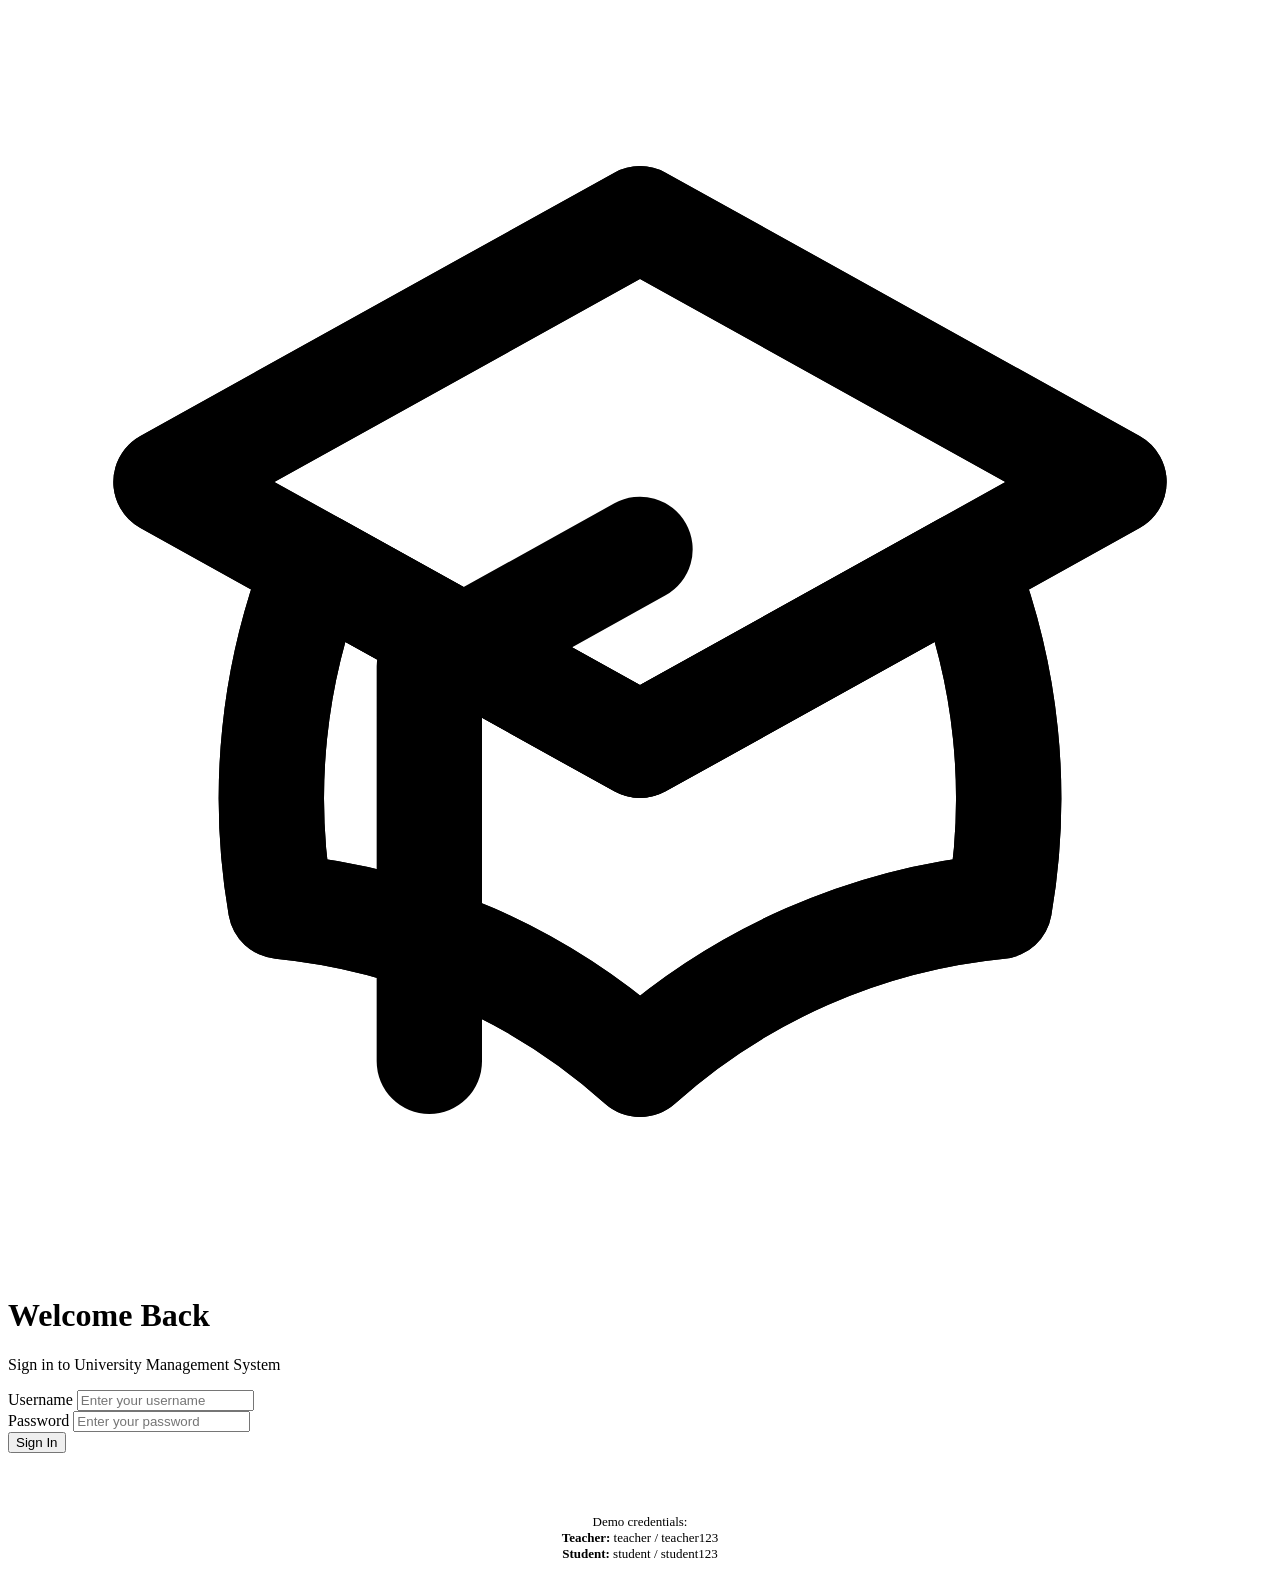
==== src/main/resources/static/index.html @ 3dbb41f9 "Initial commit before Java 21 upgrade" ====
<!DOCTYPE html>
<html lang="en">
<head>
    <meta charset="UTF-8">
    <meta name="viewport" content="width=device-width, initial-scale=1.0">
    <title>Login - University Management System</title>
    <link rel="preconnect" href="https://fonts.googleapis.com">
    <link rel="preconnect" href="https://fonts.gstatic.com" crossorigin>
    <link href="https://fonts.googleapis.com/css2?family=Inter:wght@400;500;600;700&display=swap" rel="stylesheet">
    <link rel="stylesheet" href="css/style.css">
</head>
<body>
<div class="login-container">
    <div class="login-card">
        <div class="login-header">
            <div class="login-logo">
                <svg xmlns="http://www.w3.org/2000/svg" fill="none" viewBox="0 0 24 24" stroke="currentColor">
                    <path stroke-linecap="round" stroke-linejoin="round" stroke-width="2" d="M12 14l9-5-9-5-9 5 9 5z"/>
                    <path stroke-linecap="round" stroke-linejoin="round" stroke-width="2" d="M12 14l6.16-3.422a12.083 12.083 0 01.665 6.479A11.952 11.952 0 0012 20.055a11.952 11.952 0 00-6.824-2.998 12.078 12.078 0 01.665-6.479L12 14z"/>
                    <path stroke-linecap="round" stroke-linejoin="round" stroke-width="2" d="M12 14l9-5-9-5-9 5 9 5zm0 0l6.16-3.422a12.083 12.083 0 01.665 6.479A11.952 11.952 0 0012 20.055a11.952 11.952 0 00-6.824-2.998 12.078 12.078 0 01.665-6.479L12 14zm-4 6v-7.5l4-2.222"/>
                </svg>
            </div>
            <h1 class="login-title">Welcome Back</h1>
            <p class="login-subtitle">Sign in to University Management System</p>
        </div>

        <form id="loginForm">
            <div id="alertContainer"></div>

            <div class="form-group">
                <label class="form-label" for="username">Username</label>
                <input type="text" id="username" class="form-input" placeholder="Enter your username" required>
            </div>

            <div class="form-group">
                <label class="form-label" for="password">Password</label>
                <input type="password" id="password" class="form-input" placeholder="Enter your password" required>
            </div>

            <button type="submit" class="btn btn-primary btn-block">
                Sign In
            </button>
        </form>

        <div style="margin-top: 24px; padding-top: 24px; border-top: 1px solid var(--border); text-align: center;">
            <p style="font-size: 13px; color: var(--text-secondary);">
                Demo credentials:<br>
                <strong>Teacher:</strong> teacher / teacher123<br>
                <strong>Student:</strong> student / student123
            </p>
        </div>
    </div>
</div>

<script>
    // Store credentials for API calls
    let authCredentials = '';

    document.getElementById('loginForm').addEventListener('submit', async function(e) {
        e.preventDefault();

        const username = document.getElementById('username').value;
        const password = document.getElementById('password').value;
        const alertContainer = document.getElementById('alertContainer');

        // Clear previous alerts
        alertContainer.innerHTML = '';

        // Create base64 credentials
        authCredentials = btoa(username + ':' + password);

        try {
            const response = await fetch('/api/students', {
                method: 'GET',
                headers: {
                    'Authorization': 'Basic ' + authCredentials
                }
            });

            if (response.ok) {
                // Store credentials in session storage
                sessionStorage.setItem('authCredentials', authCredentials);
                const teacherResponse = await fetch('/api/teachers', {
                    method: 'GET',
                    headers: {
                        'Authorization': 'Basic ' + authCredentials
                    }
                });

                // Try to delete to check if teacher
                sessionStorage.setItem('role', 'USER');

                // Check role by trying teacher-only endpoint
                try {
                    const roleCheck = await fetch('/api/departments', {
                        method: 'POST',
                        headers: {
                            'Authorization': 'Basic ' + authCredentials,
                            'Content-Type': 'application/json'
                        },
                        body: JSON.stringify({name: '__role_check__', description: 'test'})
                    });
                    if (roleCheck.ok || roleCheck.status === 400) {
                        sessionStorage.setItem('role', 'TEACHER');
                        // Delete the test record
                        const data = await roleCheck.json();
                        if (data.id) {
                            await fetch('/api/departments/' + data.id, {
                                method: 'DELETE',
                                headers: {
                                    'Authorization': 'Basic ' + authCredentials
                                }
                            });
                        }
                    }
                } catch(e) {
                    sessionStorage.setItem('role', 'STUDENT');
                }

                // Redirect to dashboard
                window.location.href = 'dashboard.html';
            } else {
                alertContainer.innerHTML = `
                        <div class="alert alert-danger">
                            <svg xmlns="http://www.w3.org/2000/svg" width="20" height="20" fill="none" viewBox="0 0 24 24" stroke="currentColor">
                                <path stroke-linecap="round" stroke-linejoin="round" stroke-width="2" d="M12 8v4m0 4h.01M21 12a9 9 0 11-18 0 9 9 0 0118 0z"/>
                            </svg>
                            Invalid username or password
                        </div>
                    `;
            }
        } catch (error) {
            alertContainer.innerHTML = `
                    <div class="alert alert-danger">
                        <svg xmlns="http://www.w3.org/2000/svg" width="20" height="20" fill="none" viewBox="0 0 24 24" stroke="currentColor">
                            <path stroke-linecap="round" stroke-linejoin="round" stroke-width="2" d="M12 8v4m0 4h.01M21 12a9 9 0 11-18 0 9 9 0 0118 0z"/>
                        </svg>
                        Connection error. Please try again.
                    </div>
                `;
        }
    });
</script>
</body>
</html>
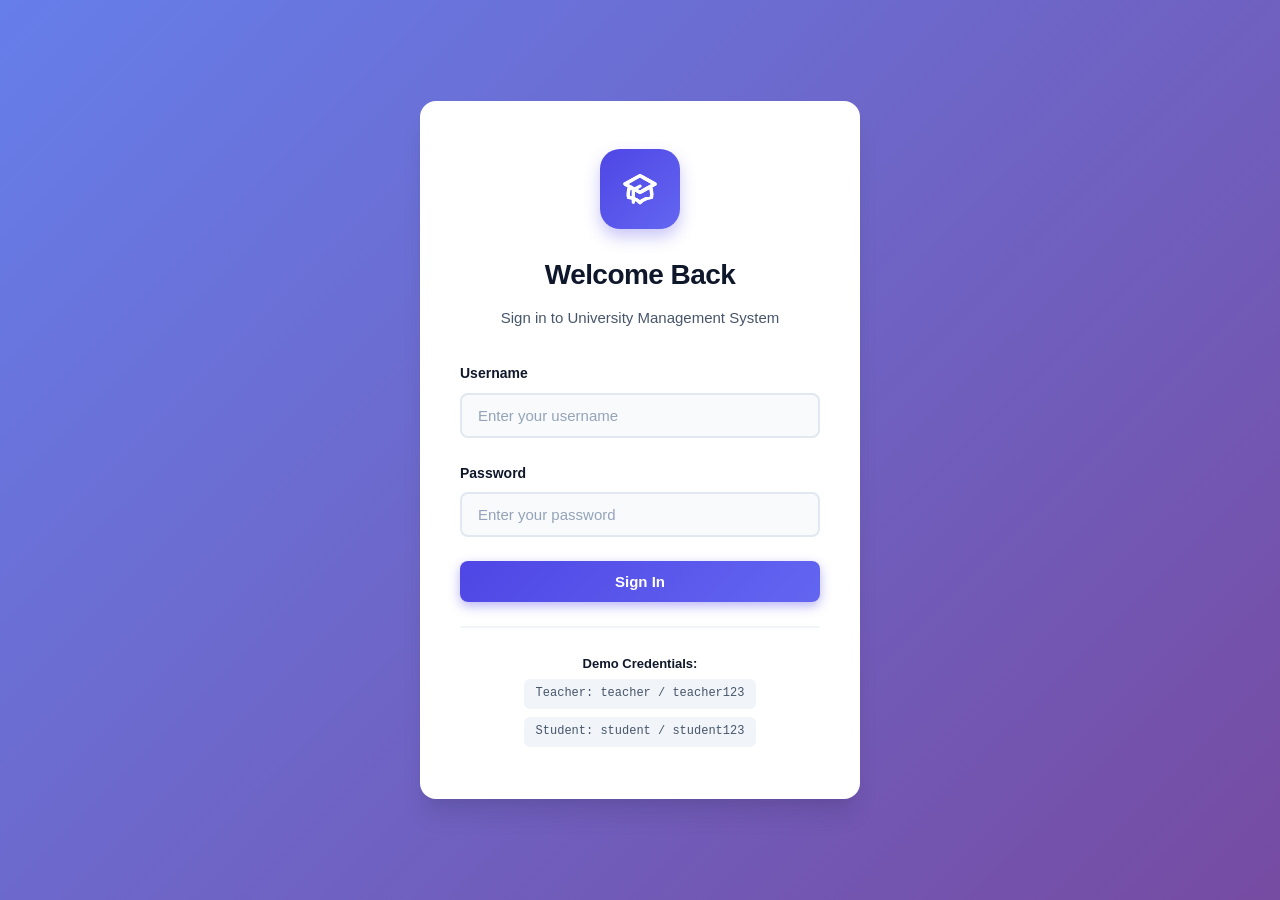
==== commit 56a73317: "Add CI workflow and unit tests for controllers, services, and repositories" ====
--- a/src/main/resources/static/index.html
+++ b/src/main/resources/static/index.html
@@ -42,11 +42,11 @@
             </button>
         </form>
 
-        <div style="margin-top: 24px; padding-top: 24px; border-top: 1px solid var(--border); text-align: center;">
-            <p style="font-size: 13px; color: var(--text-secondary);">
-                Demo credentials:<br>
-                <strong>Teacher:</strong> teacher / teacher123<br>
-                <strong>Student:</strong> student / student123
+        <div class="demo-credentials">
+            <p>
+                <strong>Demo Credentials:</strong><br>
+                <span class="credential-item">Teacher: teacher / teacher123</span><br>
+                <span class="credential-item">Student: student / student123</span>
             </p>
         </div>
     </div>
@@ -66,78 +66,60 @@
         // Clear previous alerts
         alertContainer.innerHTML = '';
 
-        // Create base64 credentials
-        authCredentials = btoa(username + ':' + password);
-
         try {
-            const response = await fetch('/api/students', {
-                method: 'GET',
+            const response = await fetch('/api/auth/login', {
+                method: 'POST',
                 headers: {
-                    'Authorization': 'Basic ' + authCredentials
-                }
+                    'Content-Type': 'application/json'
+                },
+                body: JSON.stringify({ username, password })
             });
 
-            if (response.ok) {
-                // Store credentials in session storage
+            const data = await response.json();
+
+            if (response.ok && data.success) {
+                // Create base64 credentials for subsequent API calls
+                authCredentials = btoa(username + ':' + password);
+                
+                // Store credentials and role in session storage
                 sessionStorage.setItem('authCredentials', authCredentials);
-                const teacherResponse = await fetch('/api/teachers', {
-                    method: 'GET',
-                    headers: {
-                        'Authorization': 'Basic ' + authCredentials
-                    }
-                });
-
-                // Try to delete to check if teacher
-                sessionStorage.setItem('role', 'USER');
-
-                // Check role by trying teacher-only endpoint
-                try {
-                    const roleCheck = await fetch('/api/departments', {
-                        method: 'POST',
-                        headers: {
-                            'Authorization': 'Basic ' + authCredentials,
-                            'Content-Type': 'application/json'
-                        },
-                        body: JSON.stringify({name: '__role_check__', description: 'test'})
-                    });
-                    if (roleCheck.ok || roleCheck.status === 400) {
-                        sessionStorage.setItem('role', 'TEACHER');
-                        // Delete the test record
-                        const data = await roleCheck.json();
-                        if (data.id) {
-                            await fetch('/api/departments/' + data.id, {
-                                method: 'DELETE',
-                                headers: {
-                                    'Authorization': 'Basic ' + authCredentials
-                                }
-                            });
-                        }
-                    }
-                } catch(e) {
-                    sessionStorage.setItem('role', 'STUDENT');
+                sessionStorage.setItem('role', data.role);
+                sessionStorage.setItem('username', data.username);
+                sessionStorage.setItem('id', data.id);
+                if (data.studentId) {
+                    sessionStorage.setItem('studentId', data.studentId);
+                }
+                if (data.teacherId) {
+                    sessionStorage.setItem('teacherId', data.teacherId);
                 }
 
-                // Redirect to dashboard
-                window.location.href = 'dashboard.html';
+                // Redirect based on role
+                if (data.role === 'TEACHER') {
+                    window.location.href = '/teacher/dashboard.html';
+                } else if (data.role === 'STUDENT') {
+                    window.location.href = '/student/dashboard.html';
+                } else {
+                    window.location.href = '/dashboard.html';
+                }
             } else {
                 alertContainer.innerHTML = `
-                        <div class="alert alert-danger">
-                            <svg xmlns="http://www.w3.org/2000/svg" width="20" height="20" fill="none" viewBox="0 0 24 24" stroke="currentColor">
-                                <path stroke-linecap="round" stroke-linejoin="round" stroke-width="2" d="M12 8v4m0 4h.01M21 12a9 9 0 11-18 0 9 9 0 0118 0z"/>
-                            </svg>
-                            Invalid username or password
-                        </div>
-                    `;
-            }
-        } catch (error) {
-            alertContainer.innerHTML = `
                     <div class="alert alert-danger">
                         <svg xmlns="http://www.w3.org/2000/svg" width="20" height="20" fill="none" viewBox="0 0 24 24" stroke="currentColor">
                             <path stroke-linecap="round" stroke-linejoin="round" stroke-width="2" d="M12 8v4m0 4h.01M21 12a9 9 0 11-18 0 9 9 0 0118 0z"/>
                         </svg>
-                        Connection error. Please try again.
+                        ${data.message || 'Invalid username or password'}
                     </div>
                 `;
+            }
+        } catch (error) {
+            alertContainer.innerHTML = `
+                <div class="alert alert-danger">
+                    <svg xmlns="http://www.w3.org/2000/svg" width="20" height="20" fill="none" viewBox="0 0 24 24" stroke="currentColor">
+                        <path stroke-linecap="round" stroke-linejoin="round" stroke-width="2" d="M12 8v4m0 4h.01M21 12a9 9 0 11-18 0 9 9 0 0118 0z"/>
+                    </svg>
+                    Connection error. Please try again.
+                </div>
+            `;
         }
     });
 </script>
--- a/src/main/resources/static/css/style.css
+++ b/src/main/resources/static/css/style.css
@@ -0,0 +1,328 @@
+:root {
+    --primary: #4f46e5;
+    --primary-dark: #4338ca;
+    --primary-light: #6366f1;
+    --secondary: #64748b;
+    --success: #10b981;
+    --danger: #ef4444;
+    --warning: #f59e0b;
+    --info: #3b82f6;
+    
+    --bg-primary: #ffffff;
+    --bg-secondary: #f8fafc;
+    --bg-tertiary: #f1f5f9;
+    
+    --text-primary: #0f172a;
+    --text-secondary: #475569;
+    --text-tertiary: #94a3b8;
+    
+    --border: #e2e8f0;
+    --border-light: #f1f5f9;
+    
+    --shadow-sm: 0 1px 2px 0 rgba(0, 0, 0, 0.05);
+    --shadow: 0 4px 6px -1px rgba(0, 0, 0, 0.1), 0 2px 4px -1px rgba(0, 0, 0, 0.06);
+    --shadow-lg: 0 10px 15px -3px rgba(0, 0, 0, 0.1), 0 4px 6px -2px rgba(0, 0, 0, 0.05);
+    --shadow-xl: 0 20px 25px -5px rgba(0, 0, 0, 0.1), 0 10px 10px -5px rgba(0, 0, 0, 0.04);
+    
+    --radius-sm: 0.375rem;
+    --radius: 0.5rem;
+    --radius-lg: 0.75rem;
+    --radius-xl: 1rem;
+}
+
+* {
+    margin: 0;
+    padding: 0;
+    box-sizing: border-box;
+}
+
+body {
+    font-family: 'Inter', -apple-system, BlinkMacSystemFont, 'Segoe UI', Roboto, Oxygen, Ubuntu, Cantarell, sans-serif;
+    background: linear-gradient(135deg, #667eea 0%, #764ba2 100%);
+    min-height: 100vh;
+    display: flex;
+    align-items: center;
+    justify-content: center;
+    padding: 20px;
+    color: var(--text-primary);
+    line-height: 1.6;
+    -webkit-font-smoothing: antialiased;
+    -moz-osx-font-smoothing: grayscale;
+}
+
+/* Login Container */
+.login-container {
+    width: 100%;
+    max-width: 440px;
+    animation: fadeInUp 0.6s ease-out;
+}
+
+@keyframes fadeInUp {
+    from {
+        opacity: 0;
+        transform: translateY(30px);
+    }
+    to {
+        opacity: 1;
+        transform: translateY(0);
+    }
+}
+
+/* Login Card */
+.login-card {
+    background: var(--bg-primary);
+    border-radius: var(--radius-xl);
+    box-shadow: var(--shadow-xl);
+    padding: 48px 40px;
+    backdrop-filter: blur(10px);
+}
+
+/* Login Header */
+.login-header {
+    text-align: center;
+    margin-bottom: 32px;
+}
+
+.login-logo {
+    display: inline-flex;
+    align-items: center;
+    justify-content: center;
+    width: 80px;
+    height: 80px;
+    background: linear-gradient(135deg, var(--primary) 0%, var(--primary-light) 100%);
+    border-radius: 20px;
+    margin-bottom: 24px;
+    box-shadow: 0 8px 16px rgba(79, 70, 229, 0.3);
+}
+
+.login-logo svg {
+    width: 40px;
+    height: 40px;
+    color: white;
+    stroke-width: 2;
+}
+
+.login-title {
+    font-size: 28px;
+    font-weight: 700;
+    color: var(--text-primary);
+    margin-bottom: 8px;
+    letter-spacing: -0.02em;
+}
+
+.login-subtitle {
+    font-size: 15px;
+    color: var(--text-secondary);
+    font-weight: 500;
+}
+
+/* Form Styles */
+.form-group {
+    margin-bottom: 24px;
+}
+
+.form-label {
+    display: block;
+    font-size: 14px;
+    font-weight: 600;
+    color: var(--text-primary);
+    margin-bottom: 8px;
+}
+
+.form-input {
+    width: 100%;
+    padding: 12px 16px;
+    font-size: 15px;
+    color: var(--text-primary);
+    background: var(--bg-secondary);
+    border: 2px solid var(--border);
+    border-radius: var(--radius);
+    transition: all 0.2s ease;
+    font-family: inherit;
+}
+
+.form-input:hover {
+    border-color: var(--secondary);
+    background: var(--bg-primary);
+}
+
+.form-input:focus {
+    outline: none;
+    border-color: var(--primary);
+    background: var(--bg-primary);
+    box-shadow: 0 0 0 4px rgba(79, 70, 229, 0.1);
+}
+
+.form-input::placeholder {
+    color: var(--text-tertiary);
+}
+
+/* Button Styles */
+.btn {
+    display: inline-flex;
+    align-items: center;
+    justify-content: center;
+    gap: 8px;
+    padding: 12px 24px;
+    font-size: 15px;
+    font-weight: 600;
+    border: none;
+    border-radius: var(--radius);
+    cursor: pointer;
+    transition: all 0.2s ease;
+    font-family: inherit;
+    text-decoration: none;
+    white-space: nowrap;
+}
+
+.btn:disabled {
+    opacity: 0.5;
+    cursor: not-allowed;
+}
+
+.btn-primary {
+    background: linear-gradient(135deg, var(--primary) 0%, var(--primary-light) 100%);
+    color: white;
+    box-shadow: 0 4px 12px rgba(79, 70, 229, 0.4);
+}
+
+.btn-primary:hover:not(:disabled) {
+    transform: translateY(-2px);
+    box-shadow: 0 6px 16px rgba(79, 70, 229, 0.5);
+}
+
+.btn-primary:active:not(:disabled) {
+    transform: translateY(0);
+}
+
+.btn-block {
+    width: 100%;
+}
+
+/* Alert Styles */
+.alert {
+    display: flex;
+    align-items: flex-start;
+    gap: 12px;
+    padding: 14px 16px;
+    border-radius: var(--radius);
+    font-size: 14px;
+    font-weight: 500;
+    margin-bottom: 20px;
+    animation: slideDown 0.3s ease-out;
+}
+
+@keyframes slideDown {
+    from {
+        opacity: 0;
+        transform: translateY(-10px);
+    }
+    to {
+        opacity: 1;
+        transform: translateY(0);
+    }
+}
+
+.alert svg {
+    flex-shrink: 0;
+    margin-top: 1px;
+}
+
+.alert-danger {
+    background: #fef2f2;
+    color: #991b1b;
+    border: 1px solid #fecaca;
+}
+
+.alert-success {
+    background: #f0fdf4;
+    color: #166534;
+    border: 1px solid #bbf7d0;
+}
+
+.alert-info {
+    background: #eff6ff;
+    color: #1e40af;
+    border: 1px solid #bfdbfe;
+}
+
+/* Demo Credentials Box */
+.demo-credentials {
+    margin-top: 24px;
+    padding-top: 24px;
+    border-top: 2px solid var(--border-light);
+    text-align: center;
+}
+
+.demo-credentials p {
+    font-size: 13px;
+    color: var(--text-secondary);
+    line-height: 1.8;
+}
+
+.demo-credentials strong {
+    color: var(--text-primary);
+    font-weight: 600;
+}
+
+.credential-item {
+    display: inline-block;
+    margin: 4px 8px;
+    padding: 4px 12px;
+    background: var(--bg-tertiary);
+    border-radius: var(--radius-sm);
+    font-family: 'Courier New', monospace;
+    font-size: 12px;
+}
+
+/* Responsive Design */
+@media (max-width: 480px) {
+    .login-card {
+        padding: 32px 24px;
+    }
+    
+    .login-title {
+        font-size: 24px;
+    }
+    
+    .login-logo {
+        width: 64px;
+        height: 64px;
+    }
+    
+    .login-logo svg {
+        width: 32px;
+        height: 32px;
+    }
+}
+
+/* Loading Spinner */
+.spinner {
+    display: inline-block;
+    width: 16px;
+    height: 16px;
+    border: 2px solid rgba(255, 255, 255, 0.3);
+    border-top-color: white;
+    border-radius: 50%;
+    animation: spin 0.6s linear infinite;
+}
+
+@keyframes spin {
+    to {
+        transform: rotate(360deg);
+    }
+}
+
+/* Smooth transitions */
+.form-input,
+.btn,
+.alert {
+    will-change: transform;
+}
+
+/* Focus visible for accessibility */
+.btn:focus-visible,
+.form-input:focus-visible {
+    outline: 2px solid var(--primary);
+    outline-offset: 2px;
+}
